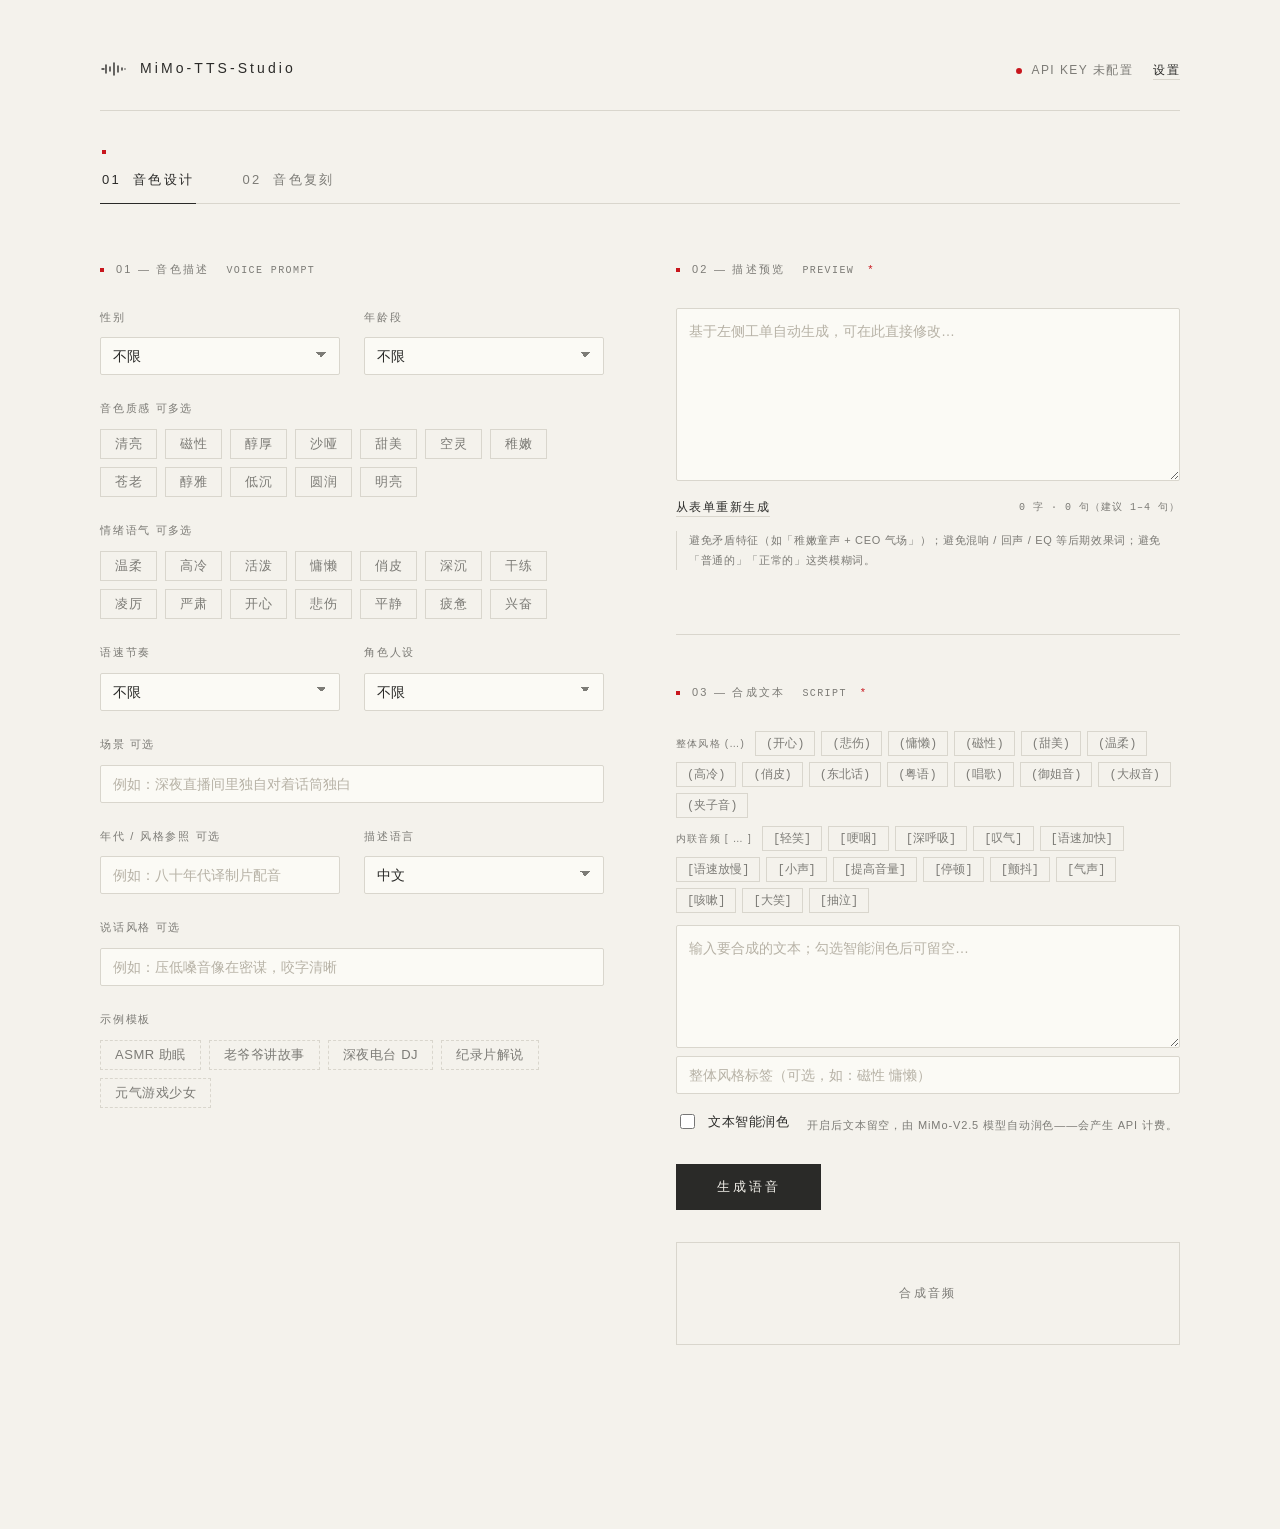
==== static/index.html @ 51a3a64b "chore: 项目文件移至仓库根目录" ====
<!DOCTYPE html>
<html lang="zh-CN">
<head>
  <meta charset="UTF-8">
  <meta name="viewport" content="width=device-width, initial-scale=1.0">
  <title>MiMo-TTS-Studio</title>
  <link rel="stylesheet" href="style.css">
</head>
<body>
  <div class="wrap">

    <!-- 刊头 -->
    <header class="masthead">
      <div class="mark">
        <svg width="26" height="18" viewBox="0 0 26 18" fill="none" aria-hidden="true">
          <path d="M2 9h2M6 5v8M10 7v4M14 3v12M18 6v6M22 8v2M25 9h0"
                stroke="#2A2A28" stroke-width="1.4" stroke-linecap="round"/>
        </svg>
        <div class="name">MiMo-TTS-Studio</div>
      </div>
      <div class="mast-side">
        <span id="keyStatus" class="status" role="button" tabindex="0" title="点击打开设置">
          <span class="dot"></span><span id="keyStatusText">API KEY 未配置</span>
        </span>
        <button id="btnSettings" class="link" type="button">设置</button>
      </div>
    </header>

    <!-- 索引式 Tab -->
    <nav class="index">
      <button class="tab active" data-tab="design" type="button">01&nbsp;&nbsp;音色设计</button>
      <button class="tab" data-tab="clone" type="button">02&nbsp;&nbsp;音色复刻</button>
    </nav>

    <main>
      <!-- ============ Tab 1: 音色设计 ============ -->
      <section id="panel-design" class="panel active">
        <div class="grid">
          <section class="block">
            <div class="sec-label"><span class="tick"></span>01 — 音色描述&nbsp;<span class="en">VOICE PROMPT</span></div>
            <div id="designForm">
              <div class="field-row">
                <div class="field grow">
                  <label for="descGender">性别</label>
                  <select id="descGender">
                    <option value="female">女性</option>
                    <option value="male">男性</option>
                    <option value="any" selected>不限</option>
                  </select>
                </div>
                <div class="field grow">
                  <label for="descAge">年龄段</label>
                  <select id="descAge">
                    <option value="any" selected>不限</option>
                    <option value="child">儿童</option>
                    <option value="teen">少年</option>
                    <option value="20s">二十多岁</option>
                    <option value="30s">三十多岁</option>
                    <option value="40s">四十多岁</option>
                    <option value="50s">五十多岁</option>
                    <option value="60s">六十多岁</option>
                    <option value="elder">老年</option>
                  </select>
                </div>
              </div>

              <div class="field">
                <label>音色质感 <span class="hint">可多选</span></label>
                <div id="descTimbre" class="chips"></div>
              </div>

              <div class="field">
                <label>情绪语气 <span class="hint">可多选</span></label>
                <div id="descMood" class="chips"></div>
              </div>

              <div class="field-row">
                <div class="field grow">
                  <label for="descSpeed">语速节奏</label>
                  <select id="descSpeed">
                    <option value="any" selected>不限</option>
                    <option value="verySlow">极慢</option>
                    <option value="slow">慢</option>
                    <option value="normal">正常</option>
                    <option value="fast">快</option>
                    <option value="veryFast">极快</option>
                  </select>
                </div>
                <div class="field grow">
                  <label for="descRole">角色人设</label>
                  <select id="descRole">
                    <option value="any" selected>不限</option>
                    <option value="narrator">旁白</option>
                    <option value="radioDj">深夜电台 DJ</option>
                    <option value="storyteller">评书先生</option>
                    <option value="podcast">播客主持</option>
                    <option value="audiobook">有声书主播</option>
                    <option value="documentary">纪录片解说</option>
                    <option value="gameVoice">游戏角色配音</option>
                    <option value="customerService">客服</option>
                    <option value="teacher">老师</option>
                    <option value="sales">推销员</option>
                  </select>
                </div>
              </div>

              <div class="field">
                <label for="descScene">场景 <span class="hint">可选</span></label>
                <input id="descScene" type="text" placeholder="例如：深夜直播间里独自对着话筒独白">
              </div>

              <div class="field-row">
                <div class="field grow">
                  <label for="descEra">年代 / 风格参照 <span class="hint">可选</span></label>
                  <input id="descEra" type="text" placeholder="例如：八十年代译制片配音">
                </div>
                <div class="field">
                  <label for="descLang">描述语言</label>
                  <select id="descLang">
                    <option value="zh" selected>中文</option>
                    <option value="en">English</option>
                  </select>
                </div>
              </div>

              <div class="field">
                <label for="descStyle">说话风格 <span class="hint">可选</span></label>
                <input id="descStyle" type="text" placeholder="例如：压低嗓音像在密谋，咬字清晰">
              </div>

              <div class="field">
                <label>示例模板</label>
                <div id="templateList" class="chips"></div>
              </div>
            </div>
          </section>

          <section>
            <section class="block">
              <div class="sec-label req"><span class="tick"></span>02 — 描述预览&nbsp;<span class="en">PREVIEW</span></div>
              <textarea id="designPrompt" rows="6" placeholder="基于左侧工单自动生成，可在此直接修改…"></textarea>
              <div class="preview-foot">
                <button id="btnRegenPrompt" class="link" type="button">从表单重新生成</button>
                <span id="designPromptCount" class="meta"></span>
              </div>
              <div class="tip">避免矛盾特征（如「稚嫩童声 + CEO 气场」）；避免混响 / 回声 / EQ 等后期效果词；避免「普通的」「正常的」这类模糊词。</div>
            </section>

            <section class="block">
              <div class="sec-label req"><span class="tick"></span>03 — 合成文本&nbsp;<span class="en">SCRIPT</span></div>
              <div class="tagbar" data-tagbar="designText"></div>
              <textarea id="designText" rows="4" placeholder="输入要合成的文本；勾选智能润色后可留空…"></textarea>
              <input id="designStyleTags" type="text" placeholder="整体风格标签（可选，如：磁性 慵懒）">
              <div class="check-row">
                <label class="check">
                  <input type="checkbox" id="designOptimize">
                  <span>文本智能润色</span>
                </label>
                <span class="hint">开启后文本留空，由 MiMo-V2.5 模型自动润色——会产生 API 计费。</span>
              </div>

              <div class="action-row">
                <button id="btnDesignGo" class="btn-ink" type="button">生成语音</button>
                <span id="designError" class="error"></span>
              </div>
              <div id="designResult" class="result">
                <div class="result-placeholder">合成音频</div>
              </div>
            </section>
          </section>
        </div>
      </section>

      <!-- ============ Tab 2: 音色复刻 ============ -->
      <section id="panel-clone" class="panel">
        <section class="block">
          <div class="sec-label req"><span class="tick"></span>01 — 音频样本&nbsp;<span class="en">SAMPLE</span></div>
          <div id="dropZone" class="dropzone">
            <input type="file" id="fileInput" accept=".mp3,.wav,audio/mpeg,audio/mp3,audio/wav" hidden>
            <p>把音频拖到这里，或 <span class="link">点击选择文件</span></p>
            <p class="hint">仅支持 mp3 / wav；Base64 编码后不能超过 10MB（建议原文件 ≤ 7.5MB），上传后即时试听</p>
          </div>
          <div id="sampleInfo" class="sample-info hidden">
            <audio id="samplePlayer" controls preload="metadata"></audio>
            <div class="sample-meta">
              <span id="sampleName"></span>
              <button id="btnClearSample" class="link" type="button">移除</button>
            </div>
          </div>
        </section>

        <section class="block">
          <div class="sec-label"><span class="tick"></span>02 — 风格指令&nbsp;<span class="en">DIRECTION</span></div>
          <input id="cloneInstruction" type="text" placeholder="例如：低沉性感、带一点气声的深夜电台腔">
          <div class="tip">指令只控制语气与风格，不会出现在合成语音的内容里。</div>
        </section>

        <section class="block">
          <div class="sec-label req"><span class="tick"></span>03 — 合成文本&nbsp;<span class="en">SCRIPT</span></div>
          <div class="tagbar" data-tagbar="cloneText"></div>
          <textarea id="cloneText" rows="4" placeholder="输入要合成的文本，可插入 (风格) 与 [音频标签]…"></textarea>
          <input id="cloneStyleTags" type="text" placeholder="整体风格标签（可选，如：磁性 慵懒）">

          <div class="action-row">
            <button id="btnCloneGo" class="btn-ink" type="button">生成语音</button>
            <span id="cloneError" class="error"></span>
          </div>
          <div id="cloneResult" class="result">
            <div class="result-placeholder">合成音频</div>
          </div>
        </section>
      </section>
    </main>
  </div>

  <!-- 设置 -->
  <div id="settingsModal" class="modal hidden">
    <div class="modal-box">
      <h2 class="sec-label"><span class="tick"></span>API 设置&nbsp;<span class="en">SETTINGS</span></h2>

      <label class="field-label" for="cfgApiKey">API Key</label>
      <div class="key-row">
        <input id="cfgApiKey" type="password" placeholder="sk-…（按量付费）或 tp-…（Token Plan）" autocomplete="off">
        <button id="btnToggleKey" class="link" type="button">显示</button>
      </div>

      <label class="field-label" for="cfgBaseUrl">Base URL</label>
      <input id="cfgBaseUrl" type="text" placeholder="https://api.xiaomimimo.com/v1">
      <div class="hint">按量付费：https://api.xiaomimimo.com/v1<br>Token Plan：https://token-plan-cn.xiaomimimo.com/v1</div>

      <div class="model-note">
        <b>模型说明</b>
        <p>mimo-v2.5-tts-voicedesign —— 文本描述设计音色（Tab 1）</p>
        <p>mimo-v2.5-tts-voiceclone —— 音频样本复刻音色（Tab 2）</p>
        <p>固定使用非流式 wav 输出；voicedesign / voiceclone 的流式仅为兼容模式。</p>
      </div>

      <p id="cfgMsg" class="error"></p>
      <div class="modal-actions">
        <button id="btnSaveConfig" class="btn-ink" type="button">保存</button>
        <button id="btnCloseSettings" class="link" type="button">关闭</button>
      </div>
    </div>
  </div>

  <script src="app.js"></script>
</body>
</html>
---- static/style.css ----
:root {
  --paper: #F4F2EC;
  --surface: #FBFAF5;
  --ink: #2A2A28;
  --muted: #7C7B76;
  --hairline: #D9D6CD;
  --accent: #C8161D;
}

* { box-sizing: border-box; }

html { color-scheme: light; }

body {
  margin: 0;
  padding: 56px 24px 120px;
  background: var(--paper);
  color: var(--ink);
  font-family: "Segoe UI Variable Display", "Segoe UI", "Microsoft YaHei", sans-serif;
  font-size: 15px;
  line-height: 1.8;
  -webkit-font-smoothing: antialiased;
  text-wrap: pretty;
}

.wrap { max-width: 1080px; margin: 0 auto; }

/* ---------- 刊头 ---------- */
.masthead {
  display: flex;
  align-items: flex-start;
  justify-content: space-between;
  gap: 24px;
  padding-bottom: 28px;
  border-bottom: 1px solid var(--hairline);
}

.mark {
  display: flex;
  align-items: center;
  gap: 14px;
}

.mark svg { flex: none; }

.mark .name {
  font-size: 14px;
  letter-spacing: 0.22em;
  font-weight: 400;
}

.mast-side {
  display: flex;
  align-items: center;
  gap: 20px;
  font-size: 12px;
  letter-spacing: 0.12em;
  color: var(--muted);
  padding-top: 4px;
}

.status {
  display: inline-flex;
  align-items: center;
  gap: 9px;
  cursor: pointer;
  user-select: none;
}

.dot {
  width: 6px;
  height: 6px;
  border-radius: 50%;
  background: var(--accent);
}

.status.ok .dot { background: var(--ink); }

.link {
  color: var(--ink);
  text-decoration: none;
  border: none;
  border-bottom: 1px solid var(--hairline);
  background: transparent;
  padding: 0;
  font-family: inherit;
  font-size: 12px;
  letter-spacing: 0.12em;
  cursor: pointer;
  transition: border-color 150ms ease-out;
}

.link:hover { border-bottom-color: var(--ink); }

/* ---------- 索引式 Tab ---------- */
.index {
  display: flex;
  gap: 44px;
  margin-top: 48px;
  border-bottom: 1px solid var(--hairline);
}

.tab {
  position: relative;
  padding: 12px 2px 14px;
  font-size: 13px;
  letter-spacing: 0.18em;
  color: var(--muted);
  background: transparent;
  border: none;
  cursor: pointer;
  font-family: inherit;
}

.tab::before {
  content: "";
  position: absolute;
  top: -9px;
  left: 2px;
  width: 4px;
  height: 4px;
  background: transparent;
}

.tab::after {
  content: "";
  position: absolute;
  left: 0;
  right: 0;
  bottom: -1px;
  height: 1px;
  background: transparent;
}

.tab:hover { color: var(--ink); }

.tab.active {
  color: var(--ink);
}

.tab.active::before { background: var(--accent); }
.tab.active::after { background: var(--ink); }

/* ---------- 面板与网格 ---------- */
.panel { display: none; }
.panel.active { display: block; animation: fade 700ms ease-out; }

@keyframes fade {
  from { opacity: 0; }
  to { opacity: 1; }
}

@media (prefers-reduced-motion: reduce) {
  .panel { animation: none; }
  * { transition: none !important; }
}

.grid {
  display: grid;
  grid-template-columns: 1fr 1fr;
  gap: 0 72px;
}

@media (max-width: 1000px) {
  .grid { grid-template-columns: 1fr; }
}

main { margin-top: 56px; }

/* ---------- 分区 ---------- */
.block { padding-bottom: 64px; }
.block + .block { border-top: 1px solid var(--hairline); padding-top: 48px; }

.sec-label {
  display: flex;
  align-items: baseline;
  gap: 12px;
  font-size: 11px;
  letter-spacing: 0.2em;
  color: var(--muted);
  margin: 0 0 28px;
  font-weight: 400;
}

.sec-label .tick {
  display: inline-block;
  width: 4px;
  height: 4px;
  background: var(--accent);
  align-self: center;
}

.sec-label .en {
  font-family: "Cascadia Mono", Consolas, monospace;
  font-size: 10px;
  letter-spacing: 0.14em;
}

.sec-label.req::after {
  content: "*";
  color: var(--accent);
  margin-left: 2px;
}

/* ---------- 表单 ---------- */
.field { margin-bottom: 24px; }
.field-row { display: flex; gap: 24px; }
.field-row .field { flex: 1; }
@media (max-width: 640px) { .field-row { flex-direction: column; gap: 0; } }

label {
  display: block;
  font-size: 11px;
  letter-spacing: 0.16em;
  color: var(--muted);
  margin-bottom: 10px;
}

select,
input[type="text"],
input[type="password"],
textarea {
  width: 100%;
  background: var(--surface);
  color: var(--ink);
  border: 1px solid var(--hairline);
  border-radius: 2px;
  padding: 10px 12px;
  font-size: 14px;
  font-family: inherit;
  outline: none;
  transition: border-color 150ms ease-out;
}

select {
  appearance: none;
  background-image:
    linear-gradient(45deg, transparent 50%, var(--muted) 50%),
    linear-gradient(135deg, var(--muted) 50%, transparent 50%);
  background-position:
    calc(100% - 18px) calc(50% - 2px),
    calc(100% - 13px) calc(50% - 2px);
  background-size: 5px 5px, 5px 5px;
  background-repeat: no-repeat;
  padding-right: 32px;
  cursor: pointer;
}

textarea { resize: vertical; line-height: 1.8; }

select:focus,
input:focus,
textarea:focus { border-color: var(--ink); }

::placeholder { color: #B7B2A6; }

.hint {
  font-size: 11px;
  letter-spacing: 0.08em;
  color: var(--muted);
  margin-top: 8px;
}

.field label .hint { margin-top: 0; display: inline; }

.tip {
  margin-top: 14px;
  font-size: 11px;
  letter-spacing: 0.06em;
  color: var(--muted);
  border-left: 1px solid var(--hairline);
  padding-left: 12px;
}

.meta {
  font-family: "Cascadia Mono", Consolas, monospace;
  font-size: 10px;
  letter-spacing: 0.1em;
  color: var(--muted);
}

/* ---------- Chip ---------- */
.chips { display: flex; flex-wrap: wrap; gap: 8px; }

.chip {
  border: 1px solid var(--hairline);
  background: transparent;
  color: var(--muted);
  padding: 5px 14px;
  font-size: 13px;
  letter-spacing: 0.04em;
  border-radius: 0;
  cursor: pointer;
  font-family: inherit;
  transition: color 150ms ease-out, border-color 150ms ease-out;
}

.chip:hover { color: var(--ink); border-color: var(--muted); }
.chip.on { color: var(--ink); border-color: var(--ink); }
.chip.template { border-style: dashed; }

/* ---------- 标签栏 ---------- */
.tagbar { display: flex; flex-direction: column; gap: 8px; margin-bottom: 12px; }
.taggroup { display: flex; flex-wrap: wrap; gap: 6px; align-items: center; }
.taglabel { color: var(--muted); font-size: 10px; letter-spacing: 0.12em; margin-right: 4px; }

.tagbtn {
  border: 1px solid var(--hairline);
  background: transparent;
  color: var(--muted);
  border-radius: 0;
  padding: 3px 10px;
  font-size: 12px;
  font-family: "Cascadia Mono", Consolas, monospace;
  cursor: pointer;
  transition: color 150ms ease-out, border-color 150ms ease-out;
}

.tagbtn:hover { color: var(--ink); border-color: var(--ink); }

/* ---------- 预览 ---------- */
.preview-foot {
  display: flex;
  align-items: center;
  justify-content: space-between;
  gap: 16px;
  margin-top: 10px;
}

.char-hint { color: var(--muted); font-size: 10px; font-family: "Cascadia Mono", Consolas, monospace; letter-spacing: 0.08em; }
.char-hint.warn { color: var(--accent); }

/* ---------- 选项与动作 ---------- */
.check-row {
  display: flex;
  align-items: center;
  gap: 18px;
  flex-wrap: wrap;
  margin-top: 14px;
}

.check {
  display: inline-flex;
  align-items: center;
  gap: 10px;
  font-size: 13px;
  color: var(--ink);
  cursor: pointer;
  margin: 0;
  letter-spacing: 0.04em;
}

.check input {
  width: 15px;
  height: 15px;
  border-radius: 0;
  accent-color: var(--ink);
  cursor: pointer;
}

.action-row {
  display: flex;
  align-items: center;
  gap: 24px;
  margin-top: 28px;
  flex-wrap: wrap;
}

.btn-ink {
  background: var(--ink);
  color: var(--paper);
  border: 1px solid var(--ink);
  border-radius: 0;
  padding: 13px 40px;
  font-size: 13px;
  letter-spacing: 0.22em;
  cursor: pointer;
  font-family: inherit;
  transition: background 150ms ease-out;
}

.btn-ink:hover { background: #1F1F1E; }
.btn-ink:active { transform: translateY(1px); }
.btn-ink:disabled { opacity: 0.5; cursor: not-allowed; }
.btn-ink.sm { padding: 8px 20px; font-size: 12px; }

.error { color: var(--accent); font-size: 12px; letter-spacing: 0.04em; display: none; }
.error.visible { display: inline; }

/* ---------- 结果 ---------- */
.result { margin-top: 32px; }
.result-placeholder {
  border: 1px solid var(--hairline);
  padding: 40px 24px;
  text-align: center;
  color: var(--muted);
  font-size: 12px;
  letter-spacing: 0.2em;
}

.result audio { width: 100%; margin-bottom: 12px; }
.result-foot { display: flex; align-items: center; gap: 20px; flex-wrap: wrap; }

/* ---------- 上传 ---------- */
.dropzone {
  border: 1px solid var(--hairline);
  border-radius: 0;
  padding: 44px 20px;
  text-align: center;
  cursor: pointer;
  transition: border-color 150ms ease-out, background 150ms ease-out;
}

.dropzone:hover,
.dropzone.dragover { border-color: var(--ink); background: var(--surface); }

.dropzone p { margin: 4px 0; font-size: 13px; letter-spacing: 0.06em; }

.sample-info { display: flex; flex-direction: column; gap: 12px; margin-top: 20px; }
.sample-info audio { width: 100%; }
.sample-meta {
  display: flex;
  justify-content: space-between;
  align-items: center;
  gap: 16px;
  font-size: 12px;
  color: var(--muted);
  letter-spacing: 0.06em;
}

.hidden { display: none !important; }

/* ---------- 设置弹窗 ---------- */
.modal {
  position: fixed;
  inset: 0;
  background: rgba(42, 42, 40, 0.32);
  display: flex;
  align-items: center;
  justify-content: center;
  z-index: 50;
  padding: 20px;
}

.modal-box {
  background: var(--paper);
  border: 1px solid var(--hairline);
  border-radius: 0;
  padding: 40px;
  width: 100%;
  max-width: 500px;
  max-height: 92vh;
  overflow-y: auto;
}

.modal-box h2.sec-label { margin-bottom: 24px; }

.field-label { margin: 18px 0 8px; }

.key-row { display: flex; gap: 14px; align-items: center; }
.key-row input { flex: 1; }

.model-note {
  margin-top: 18px;
  border-top: 1px solid var(--hairline);
  padding-top: 14px;
  font-size: 12px;
  color: var(--muted);
  letter-spacing: 0.04em;
}

.model-note b { color: var(--ink); font-weight: 500; }
.model-note p { margin: 6px 0; }

.modal-actions {
  display: flex;
  gap: 22px;
  align-items: center;
  justify-content: flex-end;
  margin-top: 28px;
}

/* ---------- Toast ---------- */
#toast {
  position: fixed;
  left: 50%;
  bottom: 28px;
  transform: translateX(-50%) translateY(20px);
  background: var(--ink);
  color: var(--paper);
  padding: 10px 22px;
  font-size: 12px;
  letter-spacing: 0.12em;
  opacity: 0;
  pointer-events: none;
  transition: opacity 300ms ease-out, transform 300ms ease-out;
  z-index: 100;
}

#toast.show { opacity: 1; transform: translateX(-50%) translateY(0); }
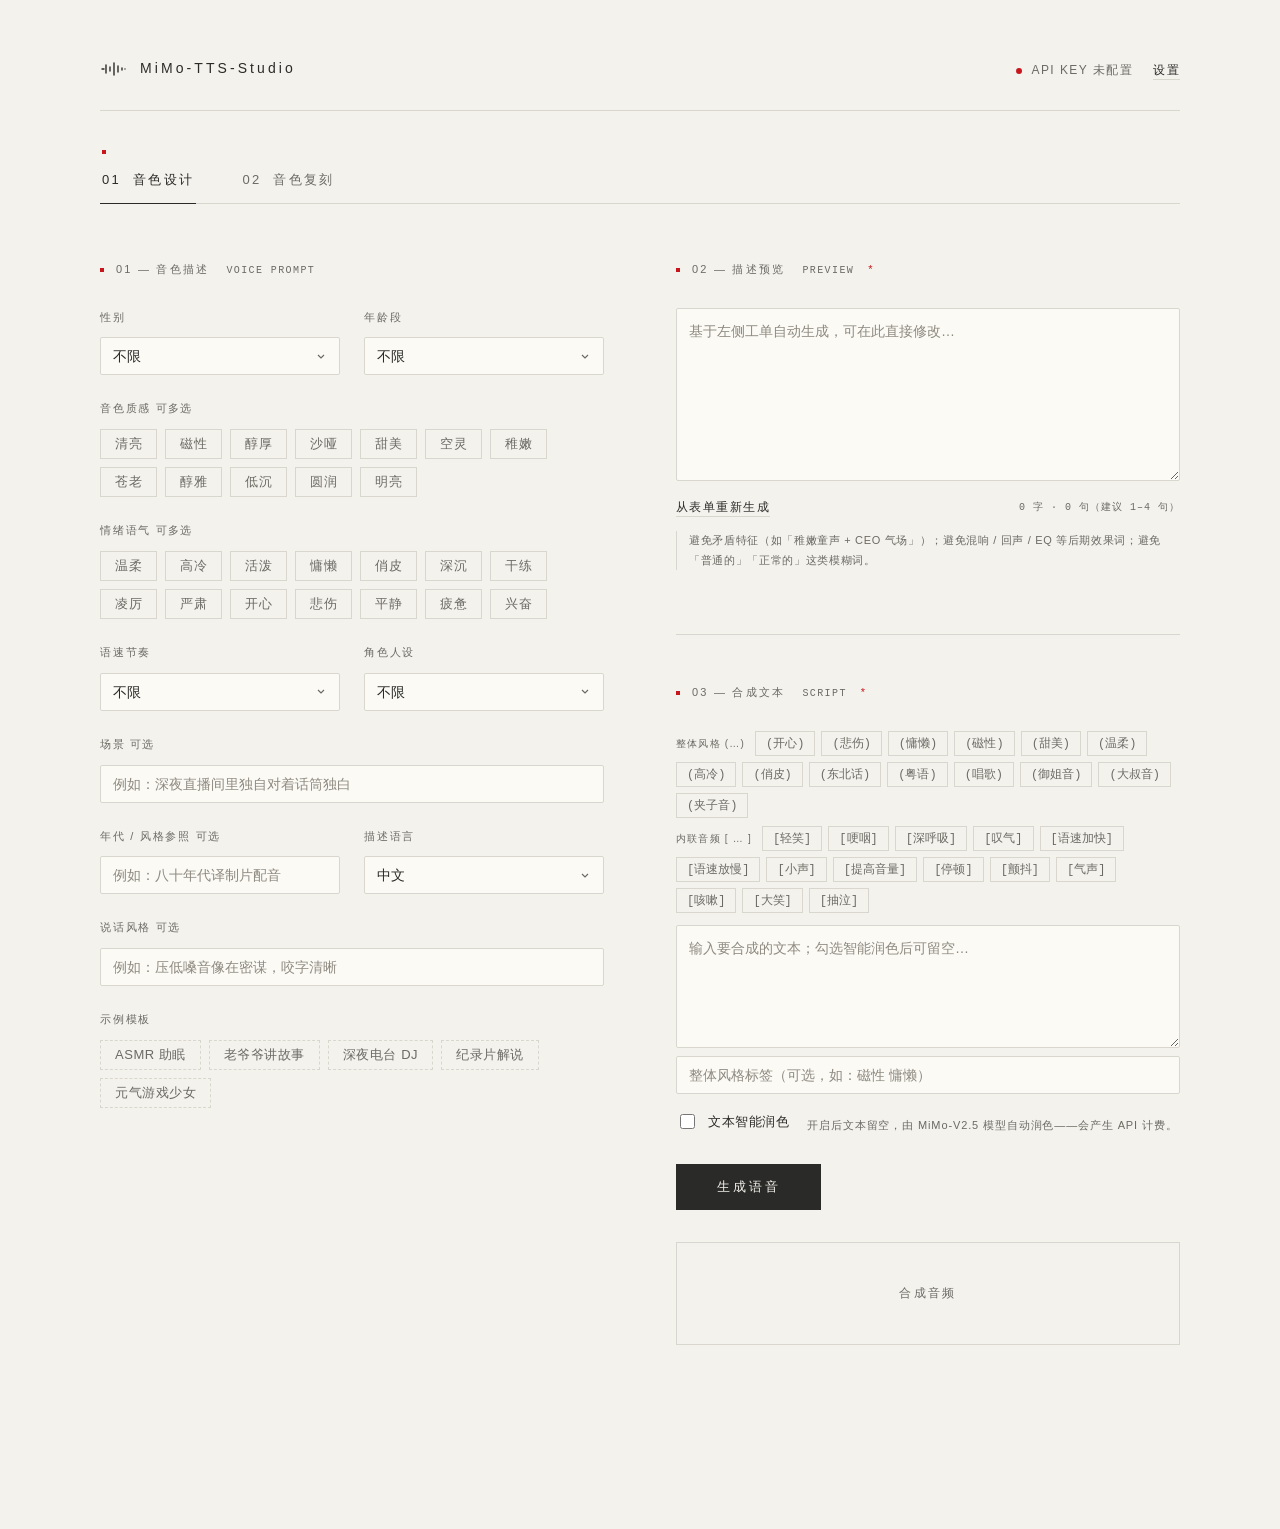
==== commit 97ee5f4e: "fix: 可访问性与健壮性审查修复" ====
--- a/static/index.html
+++ b/static/index.html
@@ -27,14 +27,14 @@
     </header>
 
     <!-- 索引式 Tab -->
-    <nav class="index">
-      <button class="tab active" data-tab="design" type="button">01&nbsp;&nbsp;音色设计</button>
-      <button class="tab" data-tab="clone" type="button">02&nbsp;&nbsp;音色复刻</button>
+    <nav class="index" role="tablist" aria-label="模式切换">
+      <button class="tab active" data-tab="design" type="button" role="tab" id="tab-design" aria-controls="panel-design" aria-selected="true">01&nbsp;&nbsp;音色设计</button>
+      <button class="tab" data-tab="clone" type="button" role="tab" id="tab-clone" aria-controls="panel-clone" aria-selected="false">02&nbsp;&nbsp;音色复刻</button>
     </nav>
 
     <main>
       <!-- ============ Tab 1: 音色设计 ============ -->
-      <section id="panel-design" class="panel active">
+      <section id="panel-design" class="panel active" role="tabpanel" aria-labelledby="tab-design">
         <div class="grid">
           <section class="block">
             <div class="sec-label"><span class="tick"></span>01 — 音色描述&nbsp;<span class="en">VOICE PROMPT</span></div>
@@ -161,7 +161,7 @@
 
               <div class="action-row">
                 <button id="btnDesignGo" class="btn-ink" type="button">生成语音</button>
-                <span id="designError" class="error"></span>
+                <span id="designError" class="error" role="alert"></span>
               </div>
               <div id="designResult" class="result">
                 <div class="result-placeholder">合成音频</div>
@@ -172,14 +172,14 @@
       </section>
 
       <!-- ============ Tab 2: 音色复刻 ============ -->
-      <section id="panel-clone" class="panel">
+      <section id="panel-clone" class="panel" role="tabpanel" aria-labelledby="tab-clone">
         <section class="block">
           <div class="sec-label req"><span class="tick"></span>01 — 音频样本&nbsp;<span class="en">SAMPLE</span></div>
-          <div id="dropZone" class="dropzone">
-            <input type="file" id="fileInput" accept=".mp3,.wav,audio/mpeg,audio/mp3,audio/wav" hidden>
+          <label id="dropZone" class="dropzone" for="fileInput">
+            <input type="file" id="fileInput" class="sr-only" accept=".mp3,.wav,audio/mpeg,audio/mp3,audio/wav">
             <p>把音频拖到这里，或 <span class="link">点击选择文件</span></p>
             <p class="hint">仅支持 mp3 / wav；Base64 编码后不能超过 10MB（建议原文件 ≤ 7.5MB），上传后即时试听</p>
-          </div>
+          </label>
           <div id="sampleInfo" class="sample-info hidden">
             <audio id="samplePlayer" controls preload="metadata"></audio>
             <div class="sample-meta">
@@ -203,7 +203,7 @@
 
           <div class="action-row">
             <button id="btnCloneGo" class="btn-ink" type="button">生成语音</button>
-            <span id="cloneError" class="error"></span>
+            <span id="cloneError" class="error" role="alert"></span>
           </div>
           <div id="cloneResult" class="result">
             <div class="result-placeholder">合成音频</div>
@@ -214,7 +214,7 @@
   </div>
 
   <!-- 设置 -->
-  <div id="settingsModal" class="modal hidden">
+  <div id="settingsModal" class="modal hidden" role="dialog" aria-modal="true" aria-label="API 设置">
     <div class="modal-box">
       <h2 class="sec-label"><span class="tick"></span>API 设置&nbsp;<span class="en">SETTINGS</span></h2>
 
@@ -235,7 +235,7 @@
         <p>固定使用非流式 wav 输出；voicedesign / voiceclone 的流式仅为兼容模式。</p>
       </div>
 
-      <p id="cfgMsg" class="error"></p>
+      <p id="cfgMsg" class="error" role="alert"></p>
       <div class="modal-actions">
         <button id="btnSaveConfig" class="btn-ink" type="button">保存</button>
         <button id="btnCloseSettings" class="link" type="button">关闭</button>
--- a/static/style.css
+++ b/static/style.css
@@ -2,7 +2,7 @@
   --paper: #F4F2EC;
   --surface: #FBFAF5;
   --ink: #2A2A28;
-  --muted: #7C7B76;
+  --muted: #6B6A64;
   --hairline: #D9D6CD;
   --accent: #C8161D;
 }
@@ -234,13 +234,9 @@
 
 select {
   appearance: none;
-  background-image:
-    linear-gradient(45deg, transparent 50%, var(--muted) 50%),
-    linear-gradient(135deg, var(--muted) 50%, transparent 50%);
-  background-position:
-    calc(100% - 18px) calc(50% - 2px),
-    calc(100% - 13px) calc(50% - 2px);
-  background-size: 5px 5px, 5px 5px;
+  background-image: url("data:image/svg+xml,%3Csvg xmlns='http://www.w3.org/2000/svg' width='8' height='5' viewBox='0 0 8 5'%3E%3Cpath d='M1 1l3 3 3-3' fill='none' stroke='%236B6A64' stroke-width='1.2'/%3E%3C/svg%3E");
+  background-position: right 14px center;
+  background-size: 8px 5px;
   background-repeat: no-repeat;
   padding-right: 32px;
   cursor: pointer;
@@ -252,7 +248,19 @@
 input:focus,
 textarea:focus { border-color: var(--ink); }
 
-::placeholder { color: #B7B2A6; }
+::placeholder { color: #8F8A80; }
+
+.sr-only {
+  position: absolute;
+  width: 1px;
+  height: 1px;
+  margin: -1px;
+  padding: 0;
+  overflow: hidden;
+  clip: rect(0 0 0 0);
+  white-space: nowrap;
+  border: 0;
+}
 
 .hint {
   font-size: 11px;
@@ -429,6 +437,16 @@
 }
 
 .hidden { display: none !important; }
+
+.tab:focus-visible,
+.link:focus-visible,
+.chip:focus-visible,
+.tagbtn:focus-visible,
+.btn-ink:focus-visible,
+.dropzone:focus-within {
+  outline: 1px solid var(--ink);
+  outline-offset: 3px;
+}
 
 /* ---------- 设置弹窗 ---------- */
 .modal {
